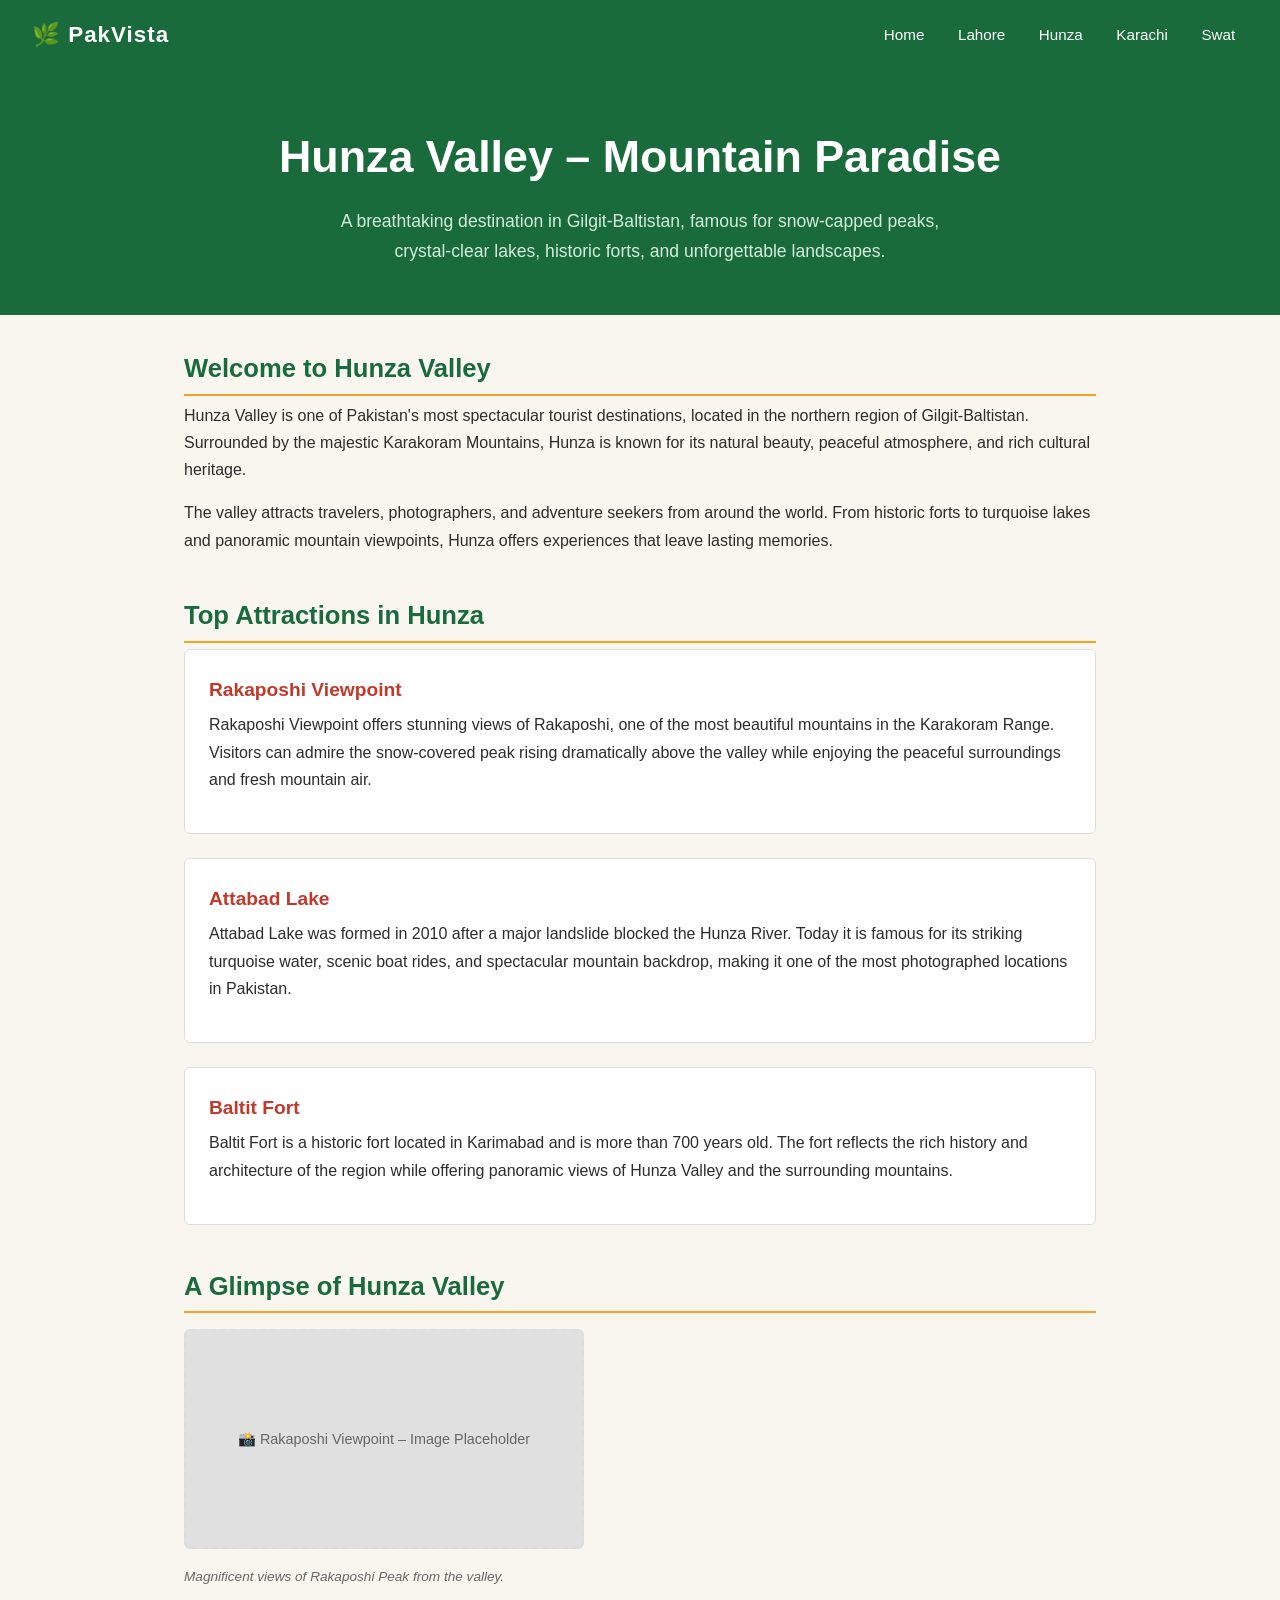
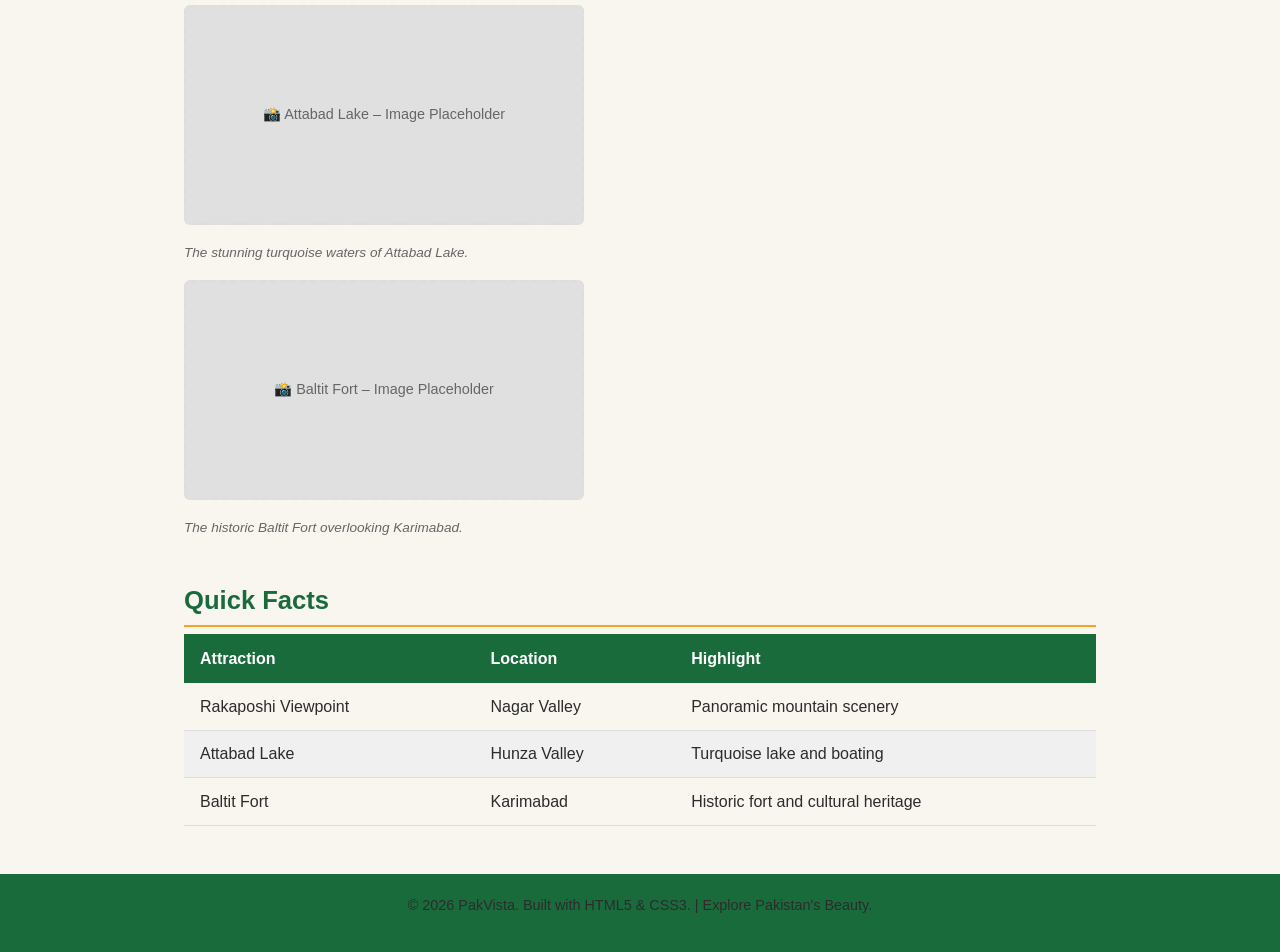
==== hunza.html @ c955750d "feat: add Hunza destination page" ====
<!doctype html>
<html lang="en">
  <head>
    <meta charset="UTF-8" />
    <meta name="viewport" content="width=device-width, initial-scale=1.0" />
    <title>Hunza Valley – Mountain Paradise | PakVista</title>
    <link rel="stylesheet" href="style.css" />
  </head>
  <body>
    <!-- Navigation -->
    <nav class="nav-bar">
      <span class="nav-logo">🌿 PakVista</span>
      <ul>
        <li><a href="index.html">Home</a></li>
        <li><a href="lahore.html">Lahore</a></li>
        <li><a href="hunza.html">Hunza</a></li>
        <li><a href="karachi.html">Karachi</a></li>
        <li><a href="swat.html">Swat</a></li>
      </ul>
    </nav>

    <!-- Hero -->
    <header class="hero">
      <h1>Hunza Valley – Mountain Paradise</h1>
      <p>
        A breathtaking destination in Gilgit-Baltistan, famous for snow-capped
        peaks, crystal-clear lakes, historic forts, and unforgettable
        landscapes.
      </p>
    </header>

    <main>
      <!-- Introduction -->
      <section>
        <h2>Welcome to Hunza Valley</h2>
        <p>
          Hunza Valley is one of Pakistan's most spectacular tourist
          destinations, located in the northern region of Gilgit-Baltistan.
          Surrounded by the majestic Karakoram Mountains, Hunza is known for its
          natural beauty, peaceful atmosphere, and rich cultural heritage.
        </p>
        <p>
          The valley attracts travelers, photographers, and adventure seekers
          from around the world. From historic forts to turquoise lakes and
          panoramic mountain viewpoints, Hunza offers experiences that leave
          lasting memories.
        </p>
      </section>

      <!-- Top Attractions -->
      <section>
        <h2>Top Attractions in Hunza</h2>

        <article>
          <h3>Rakaposhi Viewpoint</h3>
          <p>
            Rakaposhi Viewpoint offers stunning views of Rakaposhi, one of the
            most beautiful mountains in the Karakoram Range. Visitors can admire
            the snow-covered peak rising dramatically above the valley while
            enjoying the peaceful surroundings and fresh mountain air.
          </p>
        </article>

        <article>
          <h3>Attabad Lake</h3>
          <p>
            Attabad Lake was formed in 2010 after a major landslide blocked the
            Hunza River. Today it is famous for its striking turquoise water,
            scenic boat rides, and spectacular mountain backdrop, making it one
            of the most photographed locations in Pakistan.
          </p>
        </article>

        <article>
          <h3>Baltit Fort</h3>
          <p>
            Baltit Fort is a historic fort located in Karimabad and is more than
            700 years old. The fort reflects the rich history and architecture
            of the region while offering panoramic views of Hunza Valley and the
            surrounding mountains.
          </p>
        </article>
      </section>

      <!-- Image Placeholders -->
      <section>
        <h2>A Glimpse of Hunza Valley</h2>

        <figure>
          <div class="img-placeholder">
            📸 Rakaposhi Viewpoint – Image Placeholder
          </div>
          <figcaption>
            Magnificent views of Rakaposhi Peak from the valley.
          </figcaption>
        </figure>

        <figure>
          <div class="img-placeholder">📸 Attabad Lake – Image Placeholder</div>
          <figcaption>
            The stunning turquoise waters of Attabad Lake.
          </figcaption>
        </figure>

        <figure>
          <div class="img-placeholder">📸 Baltit Fort – Image Placeholder</div>
          <figcaption>
            The historic Baltit Fort overlooking Karimabad.
          </figcaption>
        </figure>
      </section>

      <!-- Quick Facts Table -->
      <section>
        <h2>Quick Facts</h2>

        <table>
          <thead>
            <tr>
              <th>Attraction</th>
              <th>Location</th>
              <th>Highlight</th>
            </tr>
          </thead>
          <tbody>
            <tr>
              <td>Rakaposhi Viewpoint</td>
              <td>Nagar Valley</td>
              <td>Panoramic mountain scenery</td>
            </tr>
            <tr>
              <td>Attabad Lake</td>
              <td>Hunza Valley</td>
              <td>Turquoise lake and boating</td>
            </tr>
            <tr>
              <td>Baltit Fort</td>
              <td>Karimabad</td>
              <td>Historic fort and cultural heritage</td>
            </tr>
          </tbody>
        </table>
      </section>
    </main>

    <footer>
      <p>
        &copy; 2026 PakVista. Built with HTML5 &amp; CSS3. | Explore Pakistan's
        Beauty.
      </p>
    </footer>
  </body>
</html>
---- style.css ----
/* =============================================
   PakVista – Shared Stylesheet
   All pages must link to this file.
   Do NOT create separate CSS files.
============================================= */

/* ---------- CSS Variables (Color Palette) ---------- */
:root {
  --color-primary:    #1a6b3c;   /* deep green */
  --color-secondary:  #f4a422;   /* golden yellow */
  --color-accent:     #c0392b;   /* pakistan red */
  --color-bg:         #f9f6f0;   /* warm off-white */
  --color-text:       #2c2c2c;
  --color-muted:      #666;
  --color-white:      #fff;
  --color-border:     #ddd;
  --font-main:        'Segoe UI', tahoma, geneva, verdana, sans-serif;
  --radius:           6px;
}

/* ---------- Reset & Base ---------- */
*, *::before, *::after {
  box-sizing: border-box;
  margin: 0;
  padding: 0;
}

body {
  font-family: var(--font-main);
  background-color: var(--color-bg);
  color: var(--color-text);
  line-height: 1.7;
  font-size: 16px;
}

h1 {
  font-size: 2.2rem;
  color: var(--color-primary);
  margin-bottom: 0.5rem;
}

h2 {
  font-size: 1.6rem;
  color: var(--color-primary);
  margin-bottom: 0.4rem;
  border-bottom: 2px solid var(--color-secondary);
  padding-bottom: 0.2rem;
}

h3 {
  font-size: 1.2rem;
  color: var(--color-accent);
  margin-bottom: 0.3rem;
}

p {
  margin-bottom: 1rem;
  color: var(--color-text);
}

a {
  color: var(--color-primary);
  text-decoration: none;
}

a:hover {
  color: var(--color-secondary);
  text-decoration: underline;
}

ul {
  list-style: none;
  padding: 0;
}

/* ---------- Navigation Bar ---------- */
.nav-bar {
  background-color: var(--color-primary);
  padding: 0 2rem;
  display: flex;
  align-items: center;
  justify-content: space-between;
  flex-wrap: wrap;
}

.nav-bar .nav-logo {
  color: var(--color-white);
  font-size: 1.4rem;
  font-weight: bold;
  padding: 1rem 0;
  letter-spacing: 1px;
}

.nav-bar ul {
  display: flex;
  flex-wrap: wrap;
  gap: 0.5rem;
}

.nav-bar ul li a {
  color: var(--color-white);
  padding: 1rem 0.8rem;
  display: block;
  font-size: 0.95rem;
  transition: background 0.2s;
}

.nav-bar ul li a:hover {
  background-color: var(--color-secondary);
  color: var(--color-text);
  text-decoration: none;
  border-radius: var(--radius);
}

/* ---------- Header / Hero ---------- */
header.hero {
  background-color: var(--color-primary);
  color: var(--color-white);
  padding: 3rem 2rem;
  text-align: center;
}

header.hero h1 {
  color: var(--color-white);
  font-size: 2.8rem;
}

header.hero p {
  color: #d4edda;
  font-size: 1.1rem;
  max-width: 650px;
  margin: 0.8rem auto 0;
}

/* ---------- Main Content ---------- */
main {
  max-width: 960px;
  margin: 2rem auto;
  padding: 0 1.5rem;
}

section {
  margin-bottom: 2.5rem;
}

article {
  background: var(--color-white);
  border: 1px solid var(--color-border);
  border-radius: var(--radius);
  padding: 1.5rem;
  margin-bottom: 1.5rem;
}

/* ---------- Image Placeholder ---------- */
.img-placeholder {
  width: 100%;
  max-width: 400px;
  height: 220px;
  background-color: #e0e0e0;
  border: 2px dashed var(--color-border);
  border-radius: var(--radius);
  display: flex;
  align-items: center;
  justify-content: center;
  color: var(--color-muted);
  font-size: 0.9rem;
  margin: 1rem 0;
}

figure {
  margin: 1rem 0;
}

figcaption {
  font-size: 0.85rem;
  color: var(--color-muted);
  margin-top: 0.3rem;
  font-style: italic;
}

/* ---------- Destination Cards (Home page) ---------- */
.destination-grid {
  display: grid;
  grid-template-columns: repeat(auto-fit, minmax(180px, 1fr));
  gap: 1.2rem;
  margin-top: 1.5rem;
}

.destination-card {
  background: var(--color-white);
  border: 1px solid var(--color-border);
  border-radius: var(--radius);
  padding: 1.2rem;
  text-align: center;
  transition: box-shadow 0.2s;
}

.destination-card:hover {
  box-shadow: 0 4px 12px rgb(0 0 0 / 10%);
}

.destination-card h3 {
  margin-bottom: 0.5rem;
}

.destination-card a { /* stylelint-disable-line no-descending-specificity */
  display: inline-block;
  margin-top: 0.8rem;
  background: var(--color-primary);
  color: var(--color-white);
  padding: 0.4rem 1rem;
  border-radius: var(--radius);
  font-size: 0.9rem;
}

.destination-card a:hover { /* stylelint-disable-line no-descending-specificity */
  background: var(--color-secondary);
  color: var(--color-text);
  text-decoration: none;
}

/* ---------- Table ---------- */
table {
  width: 100%;
  border-collapse: collapse;
  margin-bottom: 1.5rem;
}

th {
  background-color: var(--color-primary);
  color: var(--color-white);
  padding: 0.7rem 1rem;
  text-align: left;
}

td {
  padding: 0.6rem 1rem;
  border-bottom: 1px solid var(--color-border);
}

tr:nth-child(even) td {
  background-color: #f0f0f0;
}

/* ---------- Footer ---------- */
footer {
  background-color: var(--color-primary);
  color: #cce5d6;
  text-align: center;
  padding: 1.2rem;
  font-size: 0.9rem;
  margin-top: 3rem;
}

footer a { /* stylelint-disable-line no-descending-specificity */
  color: var(--color-secondary);
}

/* ---------- Media Queries (basic mobile) ---------- */
@media (width <= 600px) {
  .nav-bar {
    flex-direction: column;
    align-items: flex-start;
  }

  .nav-bar ul {
    flex-direction: column;
    width: 100%;
  }

  header.hero h1 {
    font-size: 1.8rem;
  }

  main {
    padding: 0 1rem;
  }
}
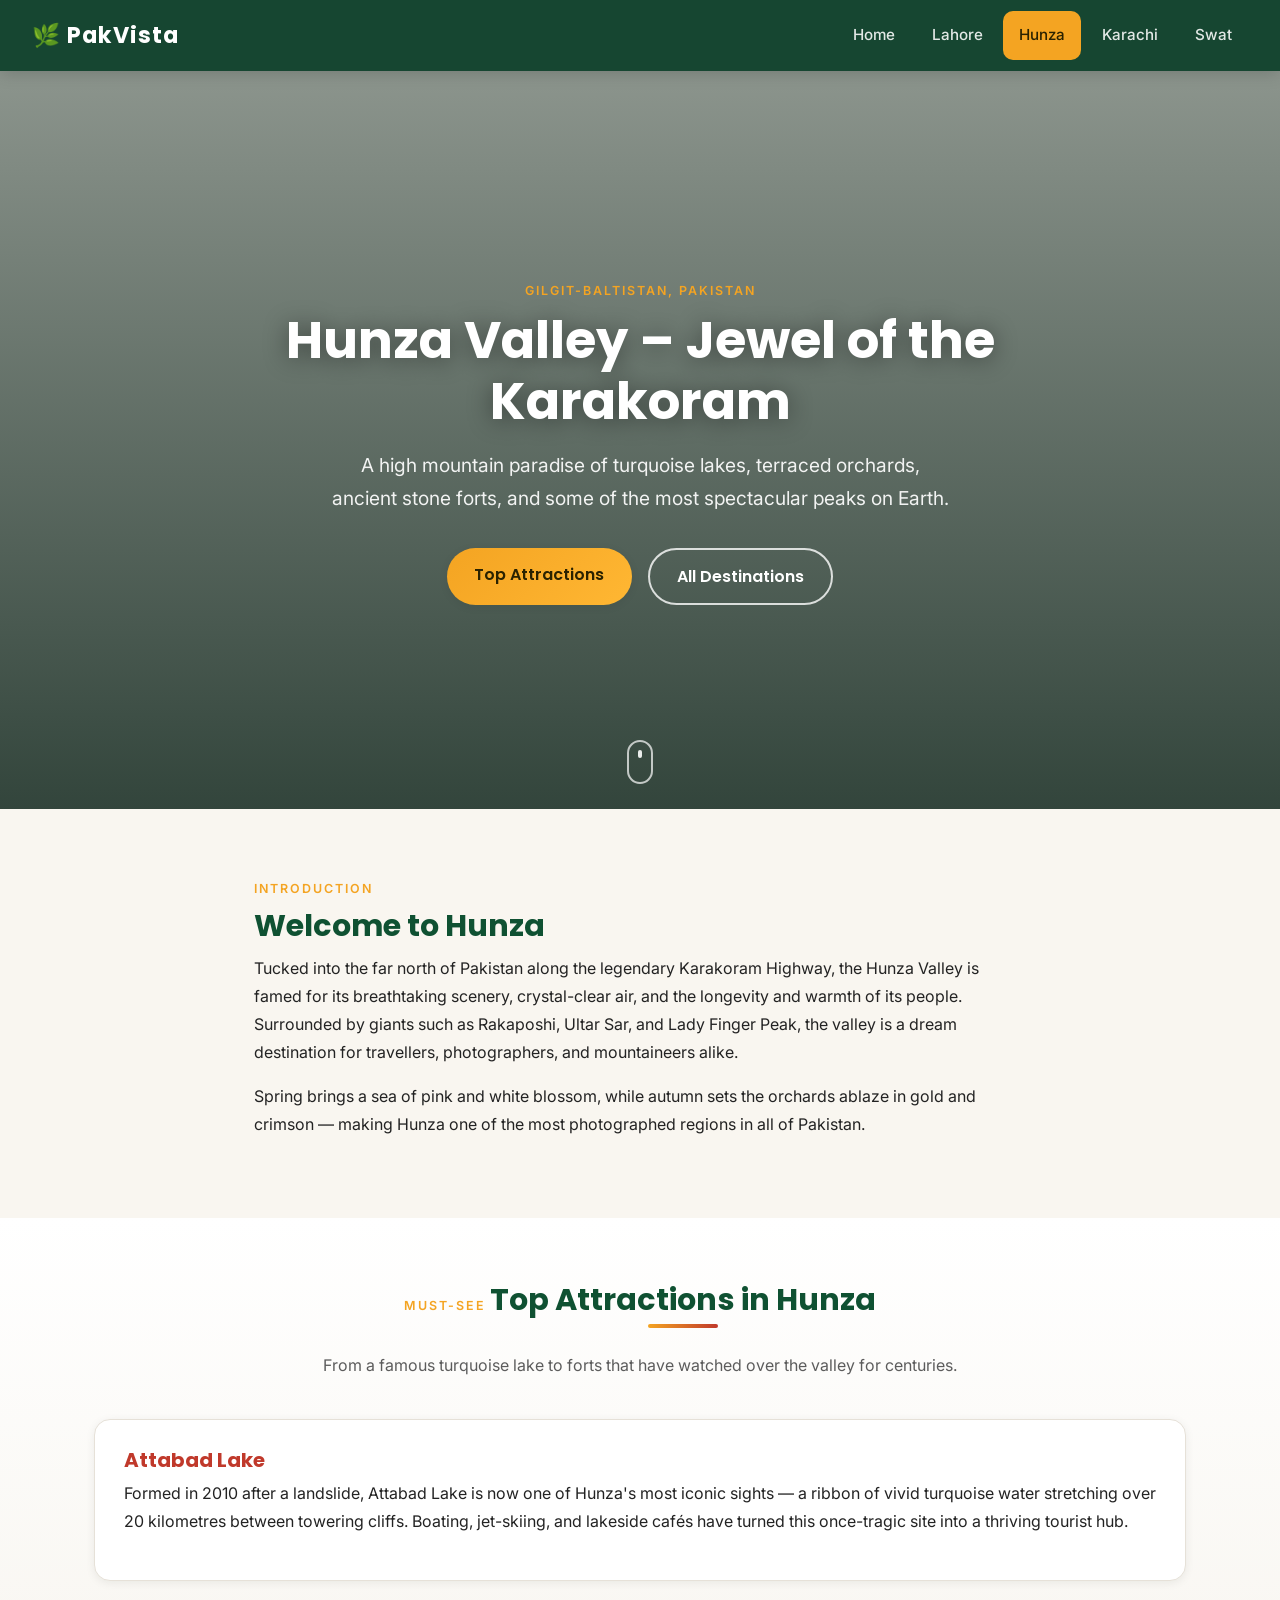
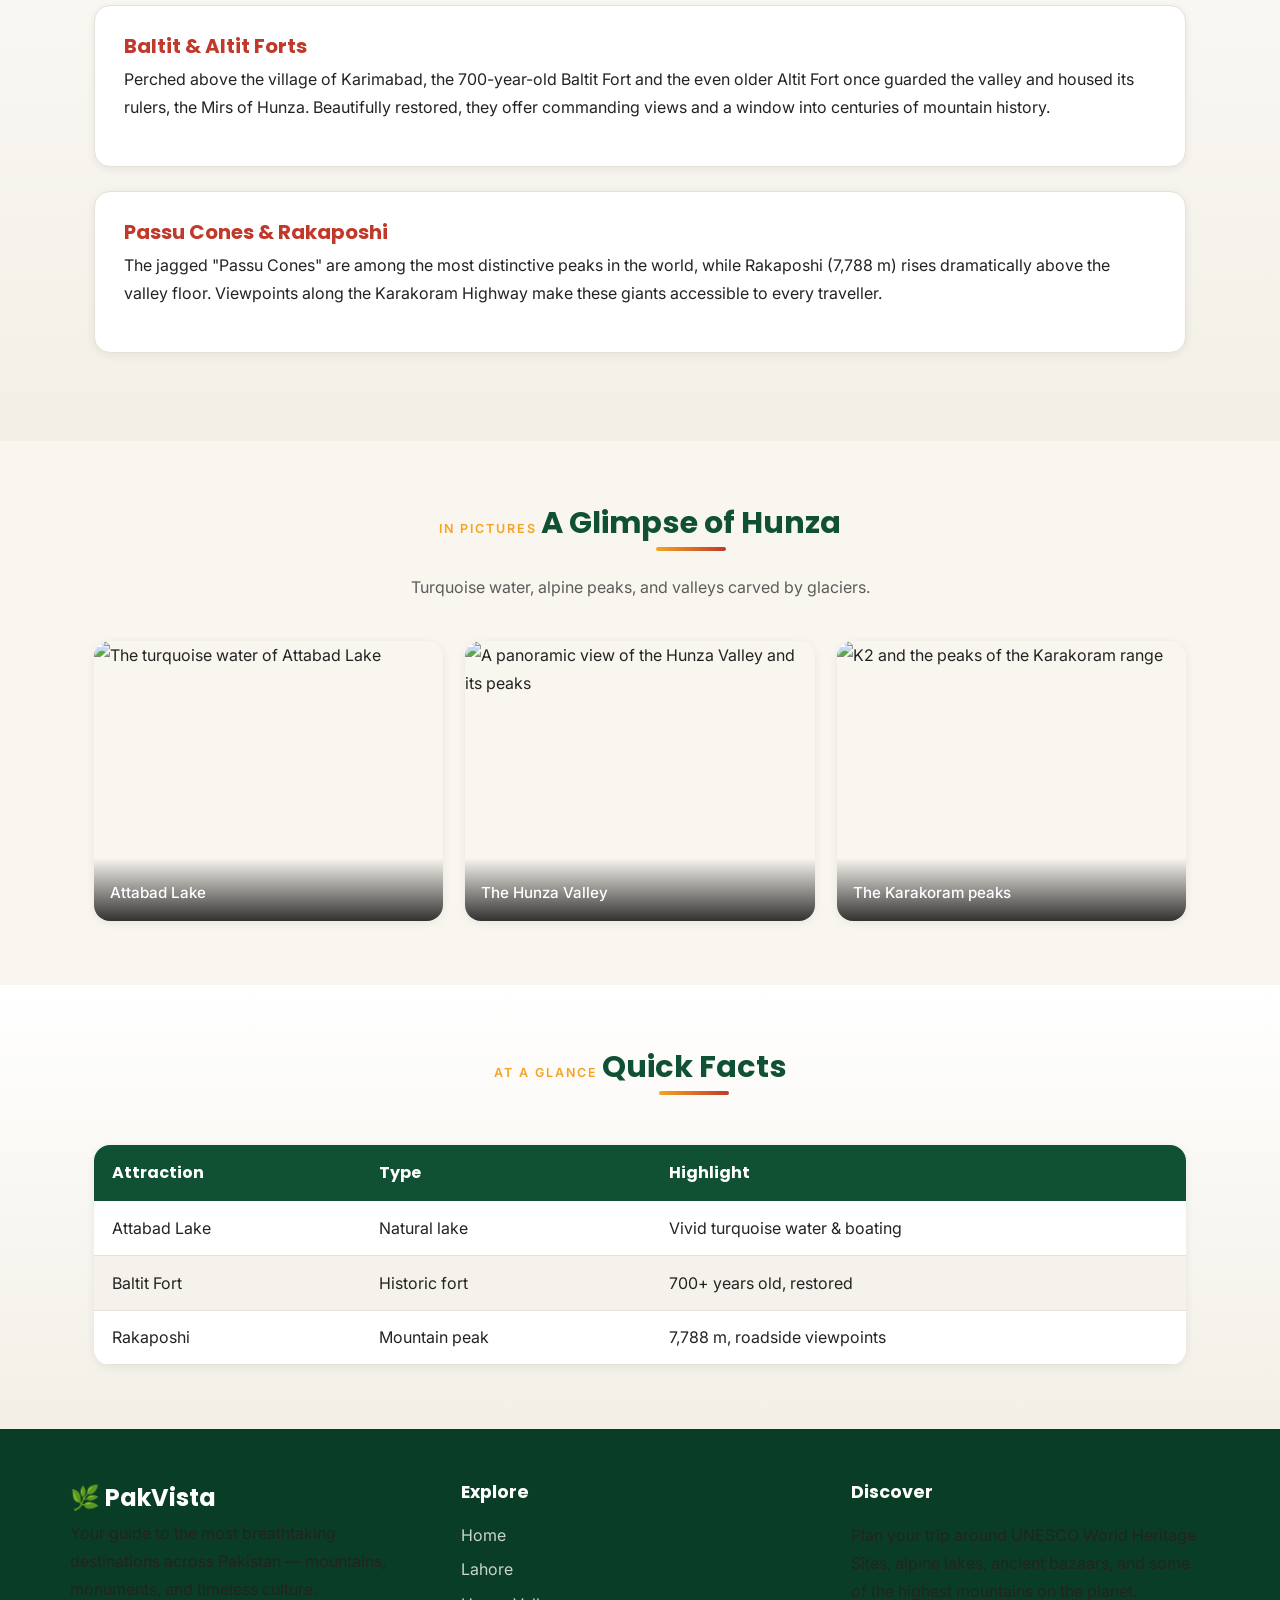
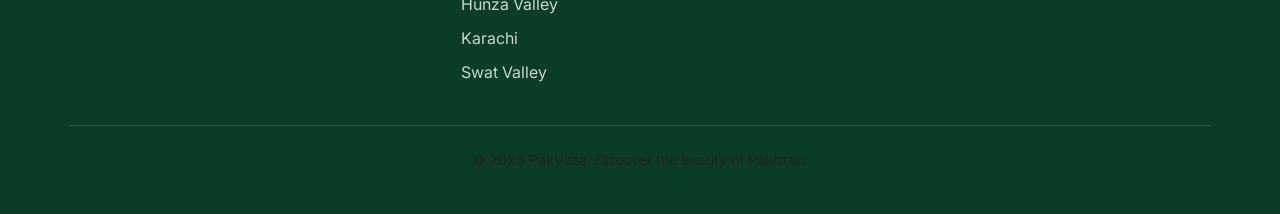
==== commit 7a267226: "feat(ui): redesign PakVista into a modern, animated, multi-page site - Rebuild index and Lahore page" ====
--- a/hunza.html
+++ b/hunza.html
@@ -1,153 +1,212 @@
-<!doctype html>
+<!DOCTYPE html>
 <html lang="en">
-  <head>
-    <meta charset="UTF-8" />
-    <meta name="viewport" content="width=device-width, initial-scale=1.0" />
-    <title>Hunza Valley – Mountain Paradise | PakVista</title>
-    <link rel="stylesheet" href="style.css" />
-  </head>
-  <body>
-    <!-- Navigation -->
-    <nav class="nav-bar">
-      <span class="nav-logo">🌿 PakVista</span>
-      <ul>
-        <li><a href="index.html">Home</a></li>
-        <li><a href="lahore.html">Lahore</a></li>
-        <li><a href="hunza.html">Hunza</a></li>
-        <li><a href="karachi.html">Karachi</a></li>
-        <li><a href="swat.html">Swat</a></li>
-      </ul>
-    </nav>
-
-    <!-- Hero -->
-    <header class="hero">
-      <h1>Hunza Valley – Mountain Paradise</h1>
-      <p>
-        A breathtaking destination in Gilgit-Baltistan, famous for snow-capped
-        peaks, crystal-clear lakes, historic forts, and unforgettable
-        landscapes.
-      </p>
-    </header>
-
-    <main>
-      <!-- Introduction -->
-      <section>
-        <h2>Welcome to Hunza Valley</h2>
+<head>
+  <meta charset="UTF-8">
+  <meta name="viewport" content="width=device-width, initial-scale=1.0">
+  <meta name="description" content="Discover Hunza Valley — turquoise Attabad Lake, ancient Baltit and Altit forts, and the towering peaks of the Karakoram.">
+  <title>Hunza Valley – Jewel of the Karakoram | PakVista</title>
+  <link rel="preconnect" href="https://fonts.googleapis.com">
+  <link rel="preconnect" href="https://fonts.gstatic.com" crossorigin="anonymous">
+  <link rel="stylesheet" href="https://fonts.googleapis.com/css2?family=Inter:wght@400;500;600&family=Poppins:wght@500;600;700&display=swap">
+  <link rel="stylesheet" href="style.css">
+</head>
+<body>
+
+  <!-- Navigation -->
+  <nav class="nav-bar">
+    <span class="nav-logo">🌿 PakVista</span>
+    <ul>
+      <li><a href="index.html">Home</a></li>
+      <li><a href="lahore.html">Lahore</a></li>
+      <li><a href="hunza.html" class="active">Hunza</a></li>
+      <li><a href="karachi.html">Karachi</a></li>
+      <li><a href="swat.html">Swat</a></li>
+    </ul>
+  </nav>
+
+  <!-- Hero -->
+  <header class="hero hero-hunza">
+    <div class="hero-inner">
+      <span class="eyebrow">Gilgit-Baltistan, Pakistan</span>
+      <h1>Hunza Valley – Jewel of the Karakoram</h1>
+      <p>A high mountain paradise of turquoise lakes, terraced orchards, ancient stone forts, and some of the most spectacular peaks on Earth.</p>
+      <div class="hero-actions">
+        <a href="#attractions" class="btn">Top Attractions</a>
+        <a href="index.html" class="btn btn-ghost">All Destinations</a>
+      </div>
+    </div>
+    <span class="scroll-cue" aria-hidden="true"></span>
+  </header>
+
+  <main>
+
+    <!-- Introduction -->
+    <section class="section">
+      <div class="container prose reveal">
+        <span class="eyebrow">Introduction</span>
+        <h2>Welcome to Hunza</h2>
         <p>
-          Hunza Valley is one of Pakistan's most spectacular tourist
-          destinations, located in the northern region of Gilgit-Baltistan.
-          Surrounded by the majestic Karakoram Mountains, Hunza is known for its
-          natural beauty, peaceful atmosphere, and rich cultural heritage.
+          Tucked into the far north of Pakistan along the legendary Karakoram Highway, the Hunza Valley
+          is famed for its breathtaking scenery, crystal-clear air, and the longevity and warmth of its
+          people. Surrounded by giants such as Rakaposhi, Ultar Sar, and Lady Finger Peak, the valley is
+          a dream destination for travellers, photographers, and mountaineers alike.
         </p>
         <p>
-          The valley attracts travelers, photographers, and adventure seekers
-          from around the world. From historic forts to turquoise lakes and
-          panoramic mountain viewpoints, Hunza offers experiences that leave
-          lasting memories.
+          Spring brings a sea of pink and white blossom, while autumn sets the orchards ablaze in gold
+          and crimson — making Hunza one of the most photographed regions in all of Pakistan.
         </p>
-      </section>
-
-      <!-- Top Attractions -->
-      <section>
-        <h2>Top Attractions in Hunza</h2>
-
-        <article>
-          <h3>Rakaposhi Viewpoint</h3>
+      </div>
+    </section>
+
+    <!-- Landmarks -->
+    <section class="section section-tinted" id="attractions">
+      <div class="container">
+        <div class="section-head reveal">
+          <span class="eyebrow">Must-see</span>
+          <h2>Top Attractions in Hunza</h2>
+          <p>From a famous turquoise lake to forts that have watched over the valley for centuries.</p>
+        </div>
+
+        <article class="reveal d1">
+          <h3>Attabad Lake</h3>
           <p>
-            Rakaposhi Viewpoint offers stunning views of Rakaposhi, one of the
-            most beautiful mountains in the Karakoram Range. Visitors can admire
-            the snow-covered peak rising dramatically above the valley while
-            enjoying the peaceful surroundings and fresh mountain air.
+            Formed in 2010 after a landslide, Attabad Lake is now one of Hunza's most iconic sights — a
+            ribbon of vivid turquoise water stretching over 20 kilometres between towering cliffs. Boating,
+            jet-skiing, and lakeside cafés have turned this once-tragic site into a thriving tourist hub.
           </p>
         </article>
 
-        <article>
-          <h3>Attabad Lake</h3>
+        <article class="reveal d2">
+          <h3>Baltit &amp; Altit Forts</h3>
           <p>
-            Attabad Lake was formed in 2010 after a major landslide blocked the
-            Hunza River. Today it is famous for its striking turquoise water,
-            scenic boat rides, and spectacular mountain backdrop, making it one
-            of the most photographed locations in Pakistan.
+            Perched above the village of Karimabad, the 700-year-old Baltit Fort and the even older Altit
+            Fort once guarded the valley and housed its rulers, the Mirs of Hunza. Beautifully restored,
+            they offer commanding views and a window into centuries of mountain history.
           </p>
         </article>
 
-        <article>
-          <h3>Baltit Fort</h3>
+        <article class="reveal d3">
+          <h3>Passu Cones &amp; Rakaposhi</h3>
           <p>
-            Baltit Fort is a historic fort located in Karimabad and is more than
-            700 years old. The fort reflects the rich history and architecture
-            of the region while offering panoramic views of Hunza Valley and the
-            surrounding mountains.
+            The jagged "Passu Cones" are among the most distinctive peaks in the world, while Rakaposhi
+            (7,788 m) rises dramatically above the valley floor. Viewpoints along the Karakoram Highway
+            make these giants accessible to every traveller.
           </p>
         </article>
-      </section>
-
-      <!-- Image Placeholders -->
-      <section>
-        <h2>A Glimpse of Hunza Valley</h2>
-
-        <figure>
-          <div class="img-placeholder">
-            📸 Rakaposhi Viewpoint – Image Placeholder
-          </div>
-          <figcaption>
-            Magnificent views of Rakaposhi Peak from the valley.
-          </figcaption>
-        </figure>
-
-        <figure>
-          <div class="img-placeholder">📸 Attabad Lake – Image Placeholder</div>
-          <figcaption>
-            The stunning turquoise waters of Attabad Lake.
-          </figcaption>
-        </figure>
-
-        <figure>
-          <div class="img-placeholder">📸 Baltit Fort – Image Placeholder</div>
-          <figcaption>
-            The historic Baltit Fort overlooking Karimabad.
-          </figcaption>
-        </figure>
-      </section>
-
-      <!-- Quick Facts Table -->
-      <section>
-        <h2>Quick Facts</h2>
-
-        <table>
-          <thead>
-            <tr>
-              <th>Attraction</th>
-              <th>Location</th>
-              <th>Highlight</th>
-            </tr>
-          </thead>
-          <tbody>
-            <tr>
-              <td>Rakaposhi Viewpoint</td>
-              <td>Nagar Valley</td>
-              <td>Panoramic mountain scenery</td>
-            </tr>
-            <tr>
-              <td>Attabad Lake</td>
-              <td>Hunza Valley</td>
-              <td>Turquoise lake and boating</td>
-            </tr>
-            <tr>
-              <td>Baltit Fort</td>
-              <td>Karimabad</td>
-              <td>Historic fort and cultural heritage</td>
-            </tr>
-          </tbody>
-        </table>
-      </section>
-    </main>
-
-    <footer>
-      <p>
-        &copy; 2026 PakVista. Built with HTML5 &amp; CSS3. | Explore Pakistan's
-        Beauty.
-      </p>
-    </footer>
-  </body>
+      </div>
+    </section>
+
+    <!-- Gallery -->
+    <section class="section">
+      <div class="container">
+        <div class="section-head reveal">
+          <span class="eyebrow">In pictures</span>
+          <h2>A Glimpse of Hunza</h2>
+          <p>Turquoise water, alpine peaks, and valleys carved by glaciers.</p>
+        </div>
+
+        <div class="gallery">
+          <figure class="reveal d1">
+            <img src="https://upload.wikimedia.org/wikipedia/commons/5/52/Attabad.jpg" alt="The turquoise water of Attabad Lake" loading="lazy">
+            <figcaption>Attabad Lake</figcaption>
+          </figure>
+          <figure class="reveal d2">
+            <img src="https://upload.wikimedia.org/wikipedia/commons/d/dc/Hunza_Valley_HDR.jpg" alt="A panoramic view of the Hunza Valley and its peaks" loading="lazy">
+            <figcaption>The Hunza Valley</figcaption>
+          </figure>
+          <figure class="reveal d3">
+            <img src="https://upload.wikimedia.org/wikipedia/commons/c/c9/Chogori.jpg" alt="K2 and the peaks of the Karakoram range" loading="lazy">
+            <figcaption>The Karakoram peaks</figcaption>
+          </figure>
+        </div>
+      </div>
+    </section>
+
+    <!-- Quick Facts Table -->
+    <section class="section section-tinted">
+      <div class="container">
+        <div class="section-head reveal">
+          <span class="eyebrow">At a glance</span>
+          <h2>Quick Facts</h2>
+        </div>
+        <div class="table-wrap reveal">
+          <table>
+            <thead>
+              <tr>
+                <th>Attraction</th>
+                <th>Type</th>
+                <th>Highlight</th>
+              </tr>
+            </thead>
+            <tbody>
+              <tr>
+                <td>Attabad Lake</td>
+                <td>Natural lake</td>
+                <td>Vivid turquoise water &amp; boating</td>
+              </tr>
+              <tr>
+                <td>Baltit Fort</td>
+                <td>Historic fort</td>
+                <td>700+ years old, restored</td>
+              </tr>
+              <tr>
+                <td>Rakaposhi</td>
+                <td>Mountain peak</td>
+                <td>7,788 m, roadside viewpoints</td>
+              </tr>
+            </tbody>
+          </table>
+        </div>
+      </div>
+    </section>
+
+  </main>
+
+  <footer>
+    <div class="footer-inner">
+      <div class="footer-brand">
+        <span class="logo">🌿 PakVista</span>
+        <p>Your guide to the most breathtaking destinations across Pakistan — mountains, monuments, and timeless culture.</p>
+      </div>
+      <div>
+        <h4>Explore</h4>
+        <ul>
+          <li><a href="index.html">Home</a></li>
+          <li><a href="lahore.html">Lahore</a></li>
+          <li><a href="hunza.html">Hunza Valley</a></li>
+          <li><a href="karachi.html">Karachi</a></li>
+          <li><a href="swat.html">Swat Valley</a></li>
+        </ul>
+      </div>
+      <div>
+        <h4>Discover</h4>
+        <p>Plan your trip around UNESCO World Heritage Sites, alpine lakes, ancient bazaars, and some of the highest mountains on the planet.</p>
+      </div>
+    </div>
+    <div class="footer-bottom">
+      <p>&copy; 2026 PakVista. Discover the beauty of Pakistan.</p>
+    </div>
+  </footer>
+
+  <script>
+    document.documentElement.classList.add('js');
+    document.addEventListener('DOMContentLoaded', function () {
+      var els = document.querySelectorAll('.reveal');
+      if (!('IntersectionObserver' in window)) {
+        els.forEach(function (el) { el.classList.add('is-visible'); });
+        return;
+      }
+      var io = new IntersectionObserver(function (entries) {
+        entries.forEach(function (entry) {
+          if (entry.isIntersecting) {
+            entry.target.classList.add('is-visible');
+            io.unobserve(entry.target);
+          }
+        });
+      }, { threshold: 0.12, rootMargin: '0px 0px -40px 0px' });
+      els.forEach(function (el) { io.observe(el); });
+    });
+  </script>
+
+</body>
 </html>
--- a/style.css
+++ b/style.css
@@ -4,18 +4,32 @@
    Do NOT create separate CSS files.
 ============================================= */
 
-/* ---------- CSS Variables (Color Palette) ---------- */
+/* Source-order specificity is intentional (base rules first, then
+   contextual hover/state overrides), so disable this ordering rule. */
+/* stylelint-disable no-descending-specificity */
+
+/* ---------- Design Tokens ---------- */
 :root {
-  --color-primary:    #1a6b3c;   /* deep green */
-  --color-secondary:  #f4a422;   /* golden yellow */
-  --color-accent:     #c0392b;   /* pakistan red */
-  --color-bg:         #f9f6f0;   /* warm off-white */
-  --color-text:       #2c2c2c;
-  --color-muted:      #666;
-  --color-white:      #fff;
-  --color-border:     #ddd;
-  --font-main:        'Segoe UI', tahoma, geneva, verdana, sans-serif;
-  --radius:           6px;
+  --color-primary:      #0f5132;   /* deep emerald */
+  --color-primary-dark: #0a3d26;
+  --color-secondary:    #f4a422;   /* golden yellow */
+  --color-secondary-2:  #ffb733;
+  --color-accent:       #c0392b;   /* pakistan red */
+  --color-bg:           #f9f6f0;   /* warm off-white */
+  --color-surface:      #fff;
+  --color-text:         #232323;
+  --color-muted:        #5c5c5c;
+  --color-white:        #fff;
+  --color-border:       #e6e1d8;
+  --font-head:          'Poppins', 'Segoe UI', tahoma, sans-serif;
+  --font-body:          'Inter', 'Segoe UI', tahoma, geneva, verdana, sans-serif;
+  --radius:             16px;
+  --radius-sm:          10px;
+  --shadow-sm:          0 2px 10px rgb(15 30 20 / 7%);
+  --shadow-md:          0 12px 30px rgb(15 30 20 / 12%);
+  --shadow-lg:          0 24px 55px rgb(15 30 20 / 20%);
+  --transition:         0.35s cubic-bezier(0.22, 1, 0.36, 1);
+  --maxw:               1140px;
 }
 
 /* ---------- Reset & Base ---------- */
@@ -25,32 +39,40 @@
   padding: 0;
 }
 
+html {
+  scroll-behavior: smooth;
+}
+
 body {
-  font-family: var(--font-main);
+  font-family: var(--font-body);
   background-color: var(--color-bg);
   color: var(--color-text);
-  line-height: 1.7;
+  line-height: 1.75;
   font-size: 16px;
+  overflow-x: hidden;
+}
+
+h1, h2, h3 {
+  font-family: var(--font-head);
+  line-height: 1.2;
 }
 
 h1 {
-  font-size: 2.2rem;
+  font-size: 2.4rem;
   color: var(--color-primary);
   margin-bottom: 0.5rem;
 }
 
 h2 {
-  font-size: 1.6rem;
+  font-size: 1.9rem;
   color: var(--color-primary);
+  margin-bottom: 0.6rem;
+}
+
+h3 {
+  font-size: 1.25rem;
+  color: var(--color-accent);
   margin-bottom: 0.4rem;
-  border-bottom: 2px solid var(--color-secondary);
-  padding-bottom: 0.2rem;
-}
-
-h3 {
-  font-size: 1.2rem;
-  color: var(--color-accent);
-  margin-bottom: 0.3rem;
 }
 
 p {
@@ -61,32 +83,127 @@
 a {
   color: var(--color-primary);
   text-decoration: none;
+  transition: color var(--transition);
 }
 
 a:hover {
   color: var(--color-secondary);
-  text-decoration: underline;
 }
 
 ul {
   list-style: none;
-  padding: 0;
+}
+
+img {
+  max-width: 100%;
+  display: block;
+}
+
+/* ---------- Layout Helpers ---------- */
+.container {
+  max-width: var(--maxw);
+  margin: 0 auto;
+  padding: 0 1.5rem;
+}
+
+.section {
+  padding: 4rem 0;
+}
+
+.section-tinted {
+  background: linear-gradient(180deg, #fff 0%, #f3efe6 100%);
+}
+
+.section-head {
+  text-align: center;
+  max-width: 720px;
+  margin: 0 auto 2.5rem;
+}
+
+.section-head h2 {
+  display: inline-block;
+  position: relative;
+  padding-bottom: 0.6rem;
+}
+
+.section-head h2::after {
+  content: "";
+  position: absolute;
+  left: 50%;
+  bottom: 0;
+  width: 70px;
+  height: 4px;
+  border-radius: 4px;
+  background: linear-gradient(90deg, var(--color-secondary), var(--color-accent));
+  transform: translateX(-50%);
+}
+
+.section-head p {
+  color: var(--color-muted);
+  margin-top: 0.8rem;
+}
+
+.eyebrow {
+  display: inline-block;
+  text-transform: uppercase;
+  letter-spacing: 2px;
+  font-size: 0.78rem;
+  font-weight: 600;
+  color: var(--color-secondary);
+  margin-bottom: 0.5rem;
+}
+
+/* ---------- Buttons ---------- */
+.btn {
+  display: inline-block;
+  background: linear-gradient(135deg, var(--color-secondary), var(--color-secondary-2));
+  color: #2a2200;
+  padding: 0.8rem 1.7rem;
+  border-radius: 50px;
+  font-weight: 600;
+  font-family: var(--font-head);
+  box-shadow: var(--shadow-sm);
+  transition: transform var(--transition), box-shadow var(--transition);
+}
+
+.btn:hover {
+  color: #2a2200;
+  transform: translateY(-3px);
+  box-shadow: var(--shadow-md);
+}
+
+.btn-ghost {
+  background: transparent;
+  border: 2px solid rgb(255 255 255 / 80%);
+  color: var(--color-white);
+  box-shadow: none;
+}
+
+.btn-ghost:hover {
+  background: rgb(255 255 255 / 14%);
+  color: var(--color-white);
 }
 
 /* ---------- Navigation Bar ---------- */
 .nav-bar {
-  background-color: var(--color-primary);
+  position: sticky;
+  top: 0;
+  z-index: 1000;
+  background-color: rgb(10 61 38 / 95%);
+  backdrop-filter: blur(10px);
   padding: 0 2rem;
   display: flex;
   align-items: center;
   justify-content: space-between;
   flex-wrap: wrap;
+  box-shadow: 0 2px 16px rgb(0 0 0 / 18%);
 }
 
 .nav-bar .nav-logo {
   color: var(--color-white);
+  font-family: var(--font-head);
   font-size: 1.4rem;
-  font-weight: bold;
+  font-weight: 700;
   padding: 1rem 0;
   letter-spacing: 1px;
 }
@@ -94,77 +211,292 @@
 .nav-bar ul {
   display: flex;
   flex-wrap: wrap;
-  gap: 0.5rem;
+  gap: 0.3rem;
 }
 
 .nav-bar ul li a {
-  color: var(--color-white);
-  padding: 1rem 0.8rem;
+  color: rgb(255 255 255 / 88%);
+  padding: 0.7rem 1rem;
   display: block;
   font-size: 0.95rem;
-  transition: background 0.2s;
-}
-
-.nav-bar ul li a:hover {
+  font-weight: 500;
+  border-radius: var(--radius-sm);
+  transition: background var(--transition), color var(--transition);
+}
+
+.nav-bar ul li a:hover,
+.nav-bar ul li a.active {
   background-color: var(--color-secondary);
-  color: var(--color-text);
-  text-decoration: none;
-  border-radius: var(--radius);
-}
-
-/* ---------- Header / Hero ---------- */
+  color: #2a2200;
+}
+
+/* ---------- Hero ---------- */
 header.hero {
-  background-color: var(--color-primary);
-  color: var(--color-white);
-  padding: 3rem 2rem;
+  position: relative;
+  min-height: 82vh;
+  display: flex;
+  flex-direction: column;
+  align-items: center;
+  justify-content: center;
   text-align: center;
+  padding: 6rem 1.5rem;
+  color: var(--color-white);
+  background-position: center;
+  background-size: cover;
+  background-repeat: no-repeat;
+}
+
+header.hero::before {
+  content: "";
+  position: absolute;
+  inset: 0;
+  background: linear-gradient(180deg, rgb(7 30 20 / 45%) 0%, rgb(7 30 20 / 82%) 100%);
+}
+
+header.hero .hero-inner {
+  position: relative;
+  z-index: 1;
+  max-width: 760px;
 }
 
 header.hero h1 {
   color: var(--color-white);
-  font-size: 2.8rem;
+  font-size: 3.2rem;
+  text-shadow: 0 2px 24px rgb(0 0 0 / 45%);
+  animation: fade-up 0.9s both;
 }
 
 header.hero p {
-  color: #d4edda;
-  font-size: 1.1rem;
-  max-width: 650px;
-  margin: 0.8rem auto 0;
+  color: rgb(255 255 255 / 92%);
+  font-size: 1.2rem;
+  max-width: 620px;
+  margin: 1rem auto 2rem;
+  animation: fade-up 0.9s 0.15s both;
+}
+
+.hero-actions {
+  display: flex;
+  gap: 1rem;
+  justify-content: center;
+  flex-wrap: wrap;
+  animation: fade-up 0.9s 0.3s both;
+}
+
+.scroll-cue {
+  position: absolute;
+  bottom: 1.6rem;
+  left: 50%;
+  z-index: 1;
+  width: 26px;
+  height: 44px;
+  border: 2px solid rgb(255 255 255 / 70%);
+  border-radius: 14px;
+  transform: translateX(-50%);
+}
+
+.scroll-cue::before {
+  content: "";
+  position: absolute;
+  top: 8px;
+  left: 50%;
+  width: 4px;
+  height: 8px;
+  border-radius: 4px;
+  background: rgb(255 255 255 / 90%);
+  transform: translateX(-50%);
+  animation: scroll-bounce 1.6s infinite;
+}
+
+/* Hero background images (popular locations) */
+.hero-home {
+  background-image: url("https://upload.wikimedia.org/wikipedia/commons/d/dc/Hunza_Valley_HDR.jpg");
+}
+
+.hero-lahore {
+  background-image: url("https://upload.wikimedia.org/wikipedia/commons/c/c8/Badshahi_Mosque_front_picture.jpg");
+}
+
+.hero-hunza {
+  background-image: url("https://upload.wikimedia.org/wikipedia/commons/5/52/Attabad.jpg");
+}
+
+.hero-karachi {
+  background-image: url("https://upload.wikimedia.org/wikipedia/commons/d/d2/Dolmen_Towers_Karachi.jpg");
+}
+
+.hero-swat {
+  background-image: url("https://upload.wikimedia.org/wikipedia/commons/9/96/Mahodand_l.jpg");
 }
 
 /* ---------- Main Content ---------- */
 main {
-  max-width: 960px;
-  margin: 2rem auto;
-  padding: 0 1.5rem;
-}
-
-section {
-  margin-bottom: 2.5rem;
+  display: block;
+}
+
+.prose {
+  max-width: 820px;
+  margin: 0 auto;
 }
 
 article {
-  background: var(--color-white);
+  background: var(--color-surface);
   border: 1px solid var(--color-border);
   border-radius: var(--radius);
+  padding: 1.8rem;
+  margin-bottom: 1.5rem;
+  box-shadow: var(--shadow-sm);
+  transition: transform var(--transition), box-shadow var(--transition);
+}
+
+article:hover {
+  transform: translateY(-4px);
+  box-shadow: var(--shadow-md);
+}
+
+/* ---------- Feature (Why Visit) ---------- */
+.feature-grid {
+  display: grid;
+  grid-template-columns: repeat(auto-fit, minmax(260px, 1fr));
+  gap: 1.5rem;
+}
+
+.feature-card {
+  background: var(--color-surface);
+  border: 1px solid var(--color-border);
+  border-radius: var(--radius);
+  padding: 2rem;
+  text-align: center;
+  box-shadow: var(--shadow-sm);
+  transition: transform var(--transition), box-shadow var(--transition);
+}
+
+.feature-card:hover {
+  transform: translateY(-6px);
+  box-shadow: var(--shadow-lg);
+}
+
+.feature-card .feature-icon {
+  font-size: 2.6rem;
+  display: block;
+  margin-bottom: 0.6rem;
+}
+
+/* ---------- Destination Cards ---------- */
+.destination-grid {
+  display: grid;
+  grid-template-columns: repeat(auto-fit, minmax(260px, 1fr));
+  gap: 1.6rem;
+}
+
+.destination-card {
+  background: var(--color-surface);
+  border: 1px solid var(--color-border);
+  border-radius: var(--radius);
+  overflow: hidden;
+  box-shadow: var(--shadow-sm);
+  display: flex;
+  flex-direction: column;
+  transition: transform var(--transition), box-shadow var(--transition);
+}
+
+.destination-card:hover {
+  transform: translateY(-8px);
+  box-shadow: var(--shadow-lg);
+}
+
+.card-media {
+  height: 210px;
+  overflow: hidden;
+}
+
+.card-media img {
+  width: 100%;
+  height: 100%;
+  object-fit: cover;
+  transition: transform 0.7s cubic-bezier(0.22, 1, 0.36, 1);
+}
+
+.destination-card:hover .card-media img {
+  transform: scale(1.09);
+}
+
+.card-body {
   padding: 1.5rem;
-  margin-bottom: 1.5rem;
-}
-
-/* ---------- Image Placeholder ---------- */
-.img-placeholder {
+  display: flex;
+  flex-direction: column;
+  flex: 1;
+}
+
+.card-body h3 {
+  margin-bottom: 0.5rem;
+}
+
+.card-body p {
+  color: var(--color-muted);
+  font-size: 0.95rem;
+  flex: 1;
+}
+
+.card-body .btn {
+  align-self: flex-start;
+  margin-top: 1rem;
+  padding: 0.6rem 1.3rem;
+  font-size: 0.9rem;
+}
+
+/* ---------- Gallery ---------- */
+.gallery {
+  display: grid;
+  grid-template-columns: repeat(auto-fit, minmax(280px, 1fr));
+  gap: 1.4rem;
+}
+
+.gallery figure {
+  position: relative;
+  margin: 0;
+  border-radius: var(--radius);
+  overflow: hidden;
+  box-shadow: var(--shadow-sm);
+}
+
+.gallery img {
   width: 100%;
-  max-width: 400px;
-  height: 220px;
-  background-color: #e0e0e0;
-  border: 2px dashed var(--color-border);
+  height: 280px;
+  object-fit: cover;
+  transition: transform 0.7s cubic-bezier(0.22, 1, 0.36, 1);
+}
+
+.gallery figure:hover img {
+  transform: scale(1.08);
+}
+
+.gallery figcaption {
+  position: absolute;
+  inset: auto 0 0;
+  padding: 1.4rem 1rem 0.9rem;
+  color: var(--color-white);
+  font-size: 0.95rem;
+  font-style: normal;
+  font-weight: 500;
+  background: linear-gradient(transparent, rgb(0 0 0 / 80%));
+}
+
+/* ---------- Standalone Figure (in-page image) ---------- */
+.feature-photo {
   border-radius: var(--radius);
-  display: flex;
-  align-items: center;
-  justify-content: center;
-  color: var(--color-muted);
-  font-size: 0.9rem;
-  margin: 1rem 0;
+  overflow: hidden;
+  box-shadow: var(--shadow-md);
+  margin: 0 0 0.6rem;
+}
+
+.feature-photo img {
+  width: 100%;
+  height: auto;
+  transition: transform 0.7s cubic-bezier(0.22, 1, 0.36, 1);
+}
+
+.feature-photo:hover img {
+  transform: scale(1.04);
 }
 
 figure {
@@ -172,107 +504,200 @@
 }
 
 figcaption {
-  font-size: 0.85rem;
+  font-size: 0.88rem;
   color: var(--color-muted);
-  margin-top: 0.3rem;
+  margin-top: 0.4rem;
   font-style: italic;
 }
 
-/* ---------- Destination Cards (Home page) ---------- */
-.destination-grid {
-  display: grid;
-  grid-template-columns: repeat(auto-fit, minmax(180px, 1fr));
-  gap: 1.2rem;
-  margin-top: 1.5rem;
-}
-
-.destination-card {
-  background: var(--color-white);
-  border: 1px solid var(--color-border);
+/* ---------- Table ---------- */
+.table-wrap {
+  overflow-x: auto;
   border-radius: var(--radius);
-  padding: 1.2rem;
-  text-align: center;
-  transition: box-shadow 0.2s;
-}
-
-.destination-card:hover {
-  box-shadow: 0 4px 12px rgb(0 0 0 / 10%);
-}
-
-.destination-card h3 {
-  margin-bottom: 0.5rem;
-}
-
-.destination-card a { /* stylelint-disable-line no-descending-specificity */
-  display: inline-block;
-  margin-top: 0.8rem;
-  background: var(--color-primary);
-  color: var(--color-white);
-  padding: 0.4rem 1rem;
-  border-radius: var(--radius);
-  font-size: 0.9rem;
-}
-
-.destination-card a:hover { /* stylelint-disable-line no-descending-specificity */
-  background: var(--color-secondary);
-  color: var(--color-text);
-  text-decoration: none;
-}
-
-/* ---------- Table ---------- */
+  box-shadow: var(--shadow-sm);
+}
+
 table {
   width: 100%;
   border-collapse: collapse;
-  margin-bottom: 1.5rem;
+  background: var(--color-surface);
+  overflow: hidden;
 }
 
 th {
   background-color: var(--color-primary);
   color: var(--color-white);
-  padding: 0.7rem 1rem;
+  padding: 0.9rem 1.1rem;
   text-align: left;
+  font-family: var(--font-head);
 }
 
 td {
-  padding: 0.6rem 1rem;
+  padding: 0.8rem 1.1rem;
   border-bottom: 1px solid var(--color-border);
 }
 
 tr:nth-child(even) td {
-  background-color: #f0f0f0;
+  background-color: #f5f2eb;
 }
 
 /* ---------- Footer ---------- */
 footer {
-  background-color: var(--color-primary);
-  color: #cce5d6;
+  background-color: var(--color-primary-dark);
+  color: rgb(255 255 255 / 80%);
+  padding: 3rem 1.5rem 1.6rem;
+  margin-top: 0;
+}
+
+.footer-inner {
+  max-width: var(--maxw);
+  margin: 0 auto;
+  display: grid;
+  grid-template-columns: repeat(auto-fit, minmax(220px, 1fr));
+  gap: 2rem;
+  text-align: left;
+}
+
+.footer-inner h4 {
+  color: var(--color-white);
+  font-family: var(--font-head);
+  margin-bottom: 0.8rem;
+  font-size: 1.1rem;
+}
+
+.footer-brand .logo {
+  font-family: var(--font-head);
+  font-size: 1.5rem;
+  font-weight: 700;
+  color: var(--color-white);
+}
+
+.footer-inner ul li {
+  margin-bottom: 0.4rem;
+}
+
+.footer-inner ul li a {
+  color: rgb(255 255 255 / 78%);
+}
+
+.footer-inner ul li a:hover {
+  color: var(--color-secondary);
+}
+
+.footer-bottom {
+  max-width: var(--maxw);
+  margin: 2rem auto 0;
+  padding-top: 1.4rem;
+  border-top: 1px solid rgb(255 255 255 / 14%);
   text-align: center;
-  padding: 1.2rem;
-  font-size: 0.9rem;
-  margin-top: 3rem;
-}
-
-footer a { /* stylelint-disable-line no-descending-specificity */
-  color: var(--color-secondary);
-}
-
-/* ---------- Media Queries (basic mobile) ---------- */
-@media (width <= 600px) {
+  font-size: 0.88rem;
+  color: rgb(255 255 255 / 65%);
+}
+
+/* ---------- Animations ---------- */
+@keyframes fade-up {
+  from {
+    opacity: 0;
+    transform: translateY(26px);
+  }
+
+  to {
+    opacity: 1;
+    transform: translateY(0);
+  }
+}
+
+@keyframes scroll-bounce {
+  0%, 100% {
+    transform: translate(-50%, 0);
+    opacity: 1;
+  }
+
+  50% {
+    transform: translate(-50%, 12px);
+    opacity: 0.4;
+  }
+}
+
+/* Scroll reveal (progressive enhancement; visible without JS) */
+.js .reveal {
+  opacity: 0;
+  transform: translateY(30px);
+  transition: opacity 0.7s ease, transform 0.7s cubic-bezier(0.22, 1, 0.36, 1);
+}
+
+.js .reveal.is-visible {
+  opacity: 1;
+  transform: translateY(0);
+}
+
+.reveal.d1 {
+  transition-delay: 0.08s;
+}
+
+.reveal.d2 {
+  transition-delay: 0.16s;
+}
+
+.reveal.d3 {
+  transition-delay: 0.24s;
+}
+
+.reveal.d4 {
+  transition-delay: 0.32s;
+}
+
+/* ---------- Reduced Motion ---------- */
+@media (prefers-reduced-motion: reduce) {
+  html {
+    scroll-behavior: auto;
+  }
+
+  *, *::before, *::after {
+    animation-duration: 0.01ms !important;
+    animation-iteration-count: 1 !important;
+    transition-duration: 0.01ms !important;
+  }
+
+  .js .reveal {
+    opacity: 1;
+    transform: none;
+  }
+}
+
+/* ---------- Responsive ---------- */
+@media (width <= 768px) {
+  header.hero h1 {
+    font-size: 2.3rem;
+  }
+
+  header.hero p {
+    font-size: 1.05rem;
+  }
+
+  h2 {
+    font-size: 1.6rem;
+  }
+
+  .section {
+    padding: 3rem 0;
+  }
+}
+
+@media (width <= 560px) {
   .nav-bar {
     flex-direction: column;
     align-items: flex-start;
+    padding: 0 1rem;
   }
 
   .nav-bar ul {
     flex-direction: column;
     width: 100%;
-  }
-
-  header.hero h1 {
-    font-size: 1.8rem;
-  }
-
-  main {
-    padding: 0 1rem;
-  }
-}+    padding-bottom: 0.6rem;
+  }
+
+  header.hero {
+    min-height: 70vh;
+  }
+}
